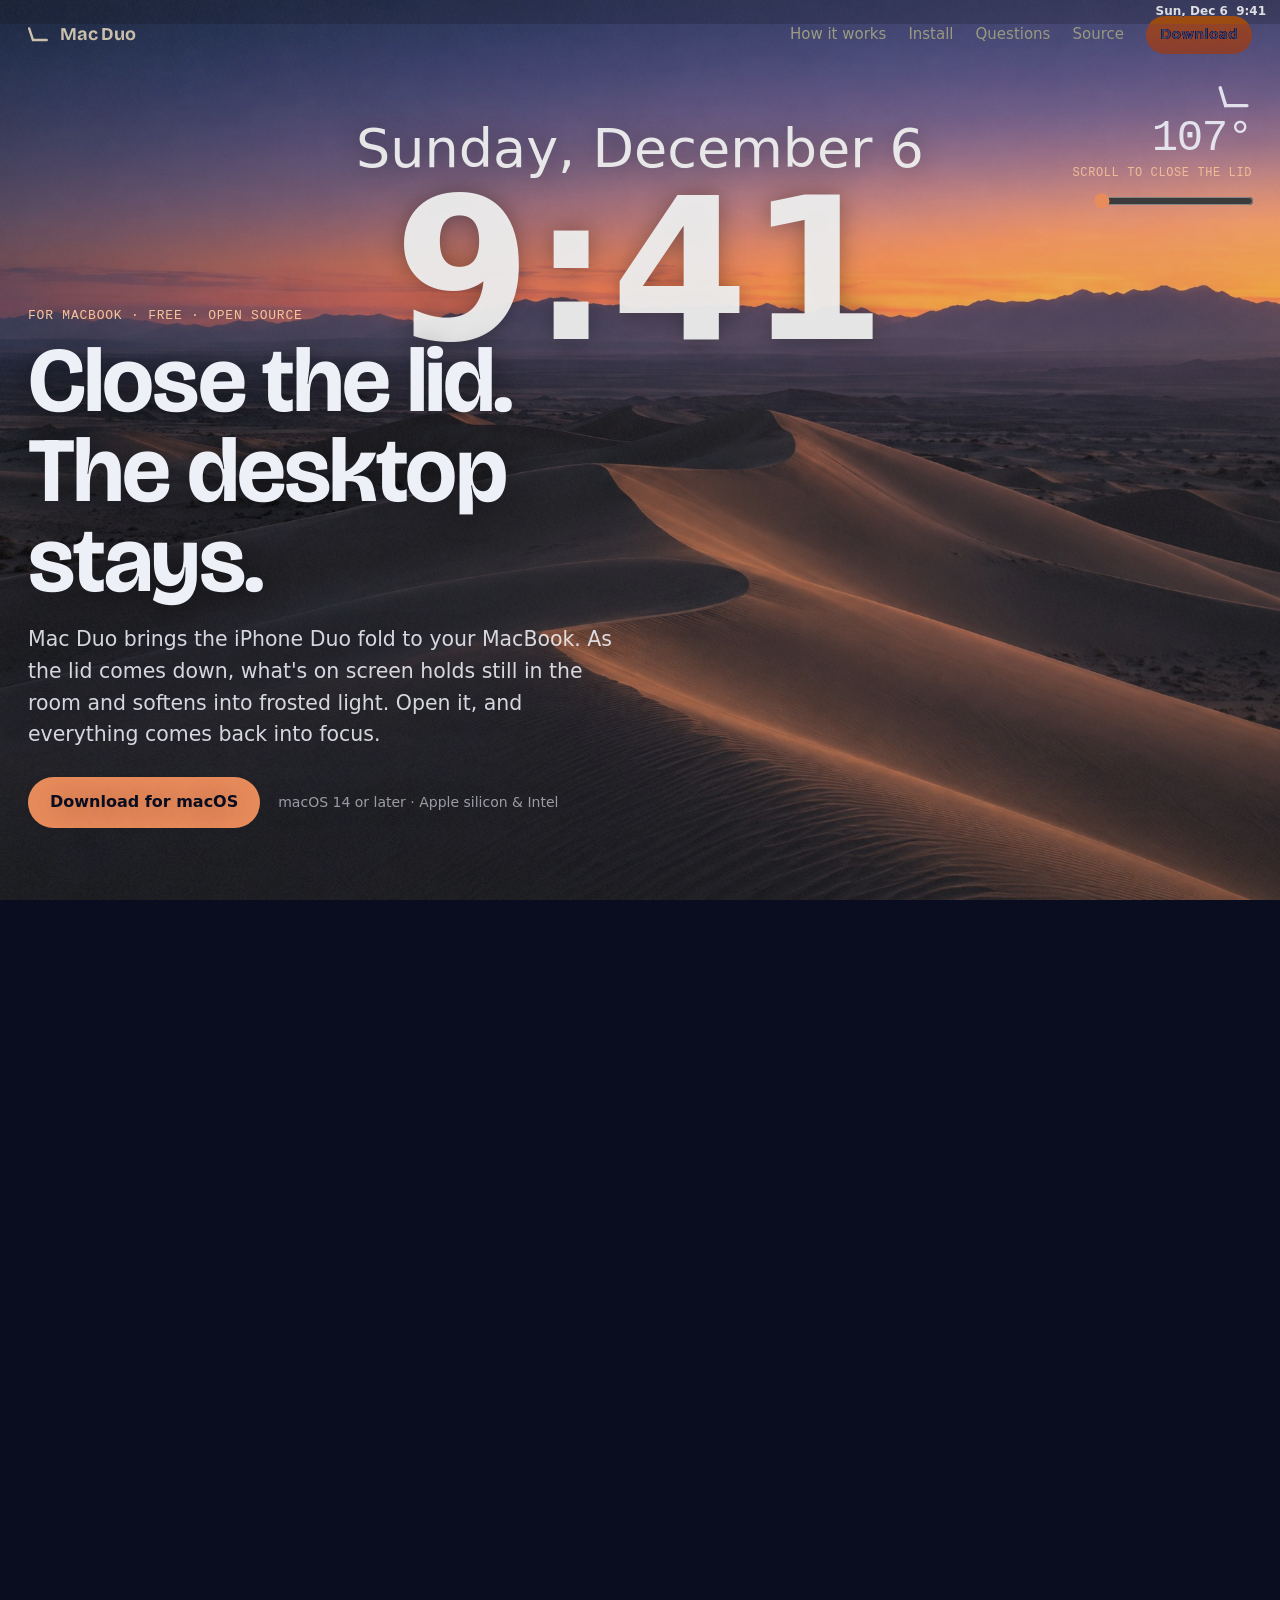
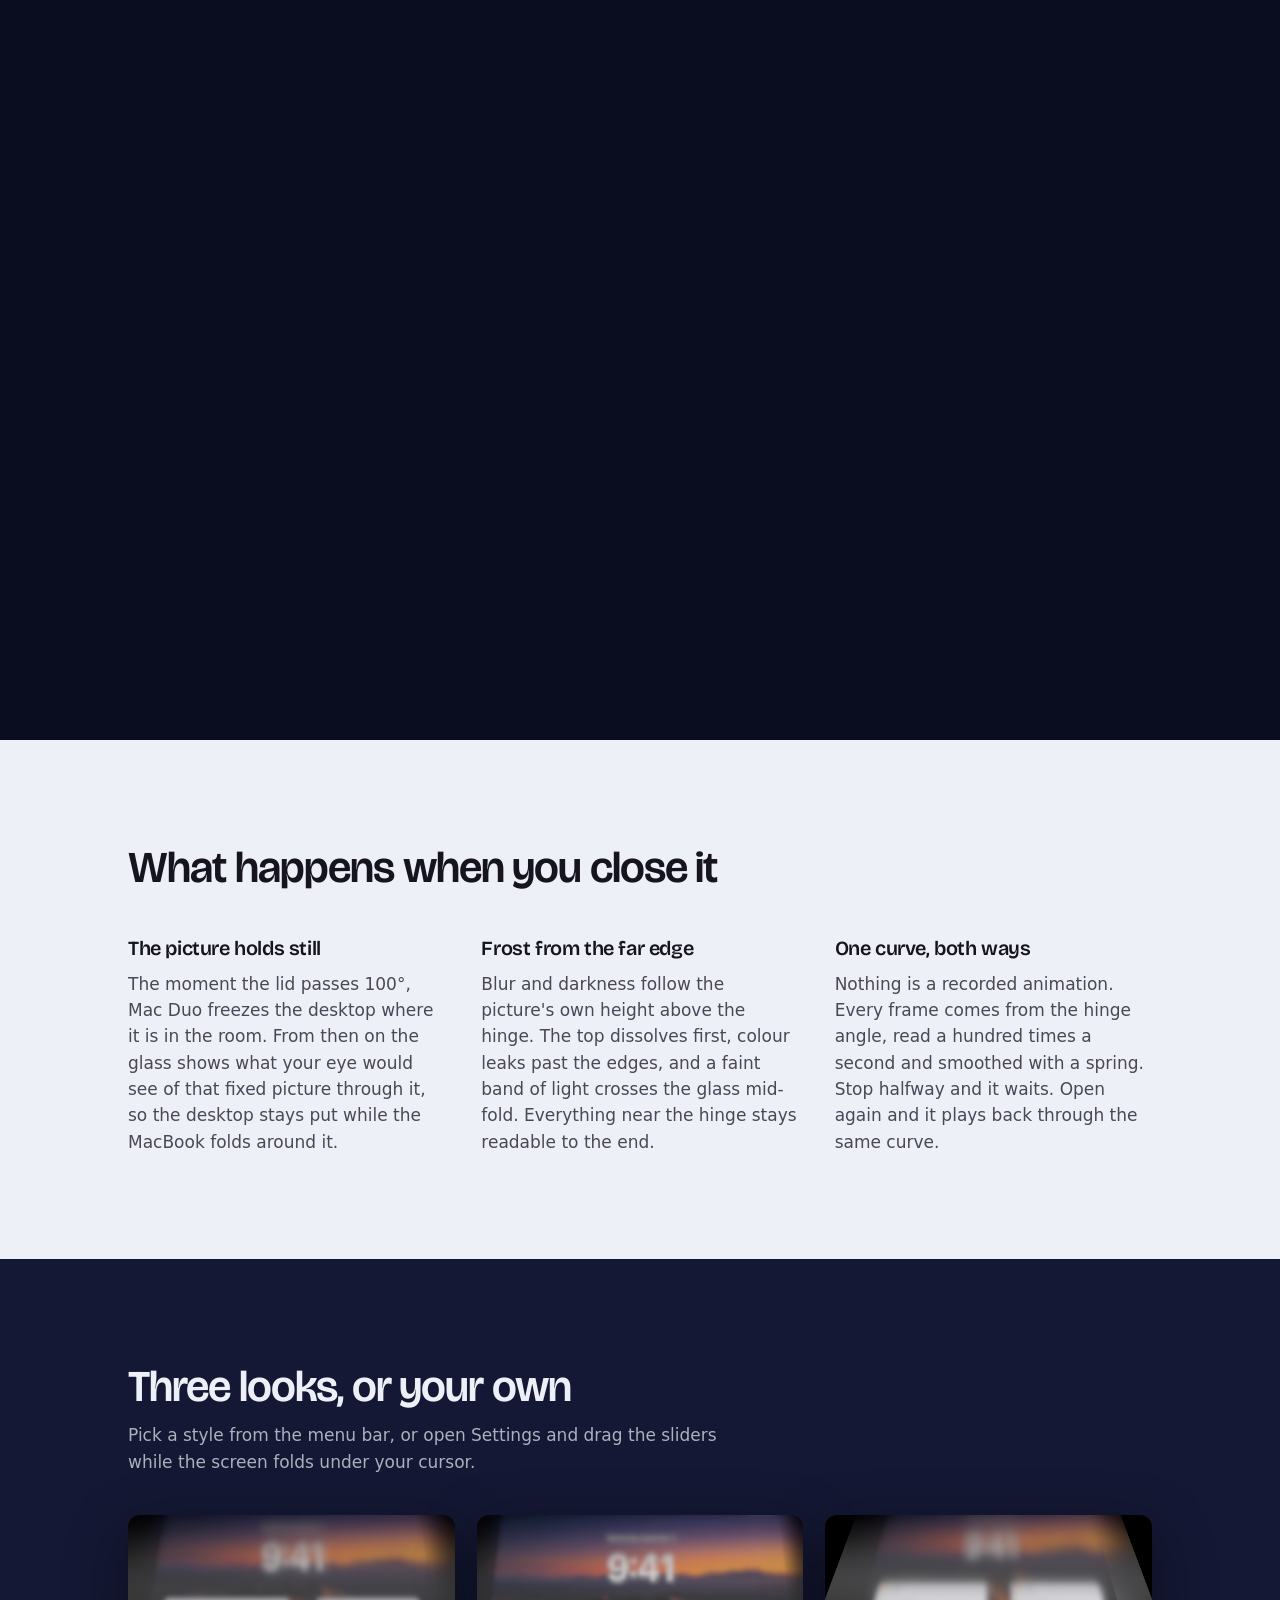
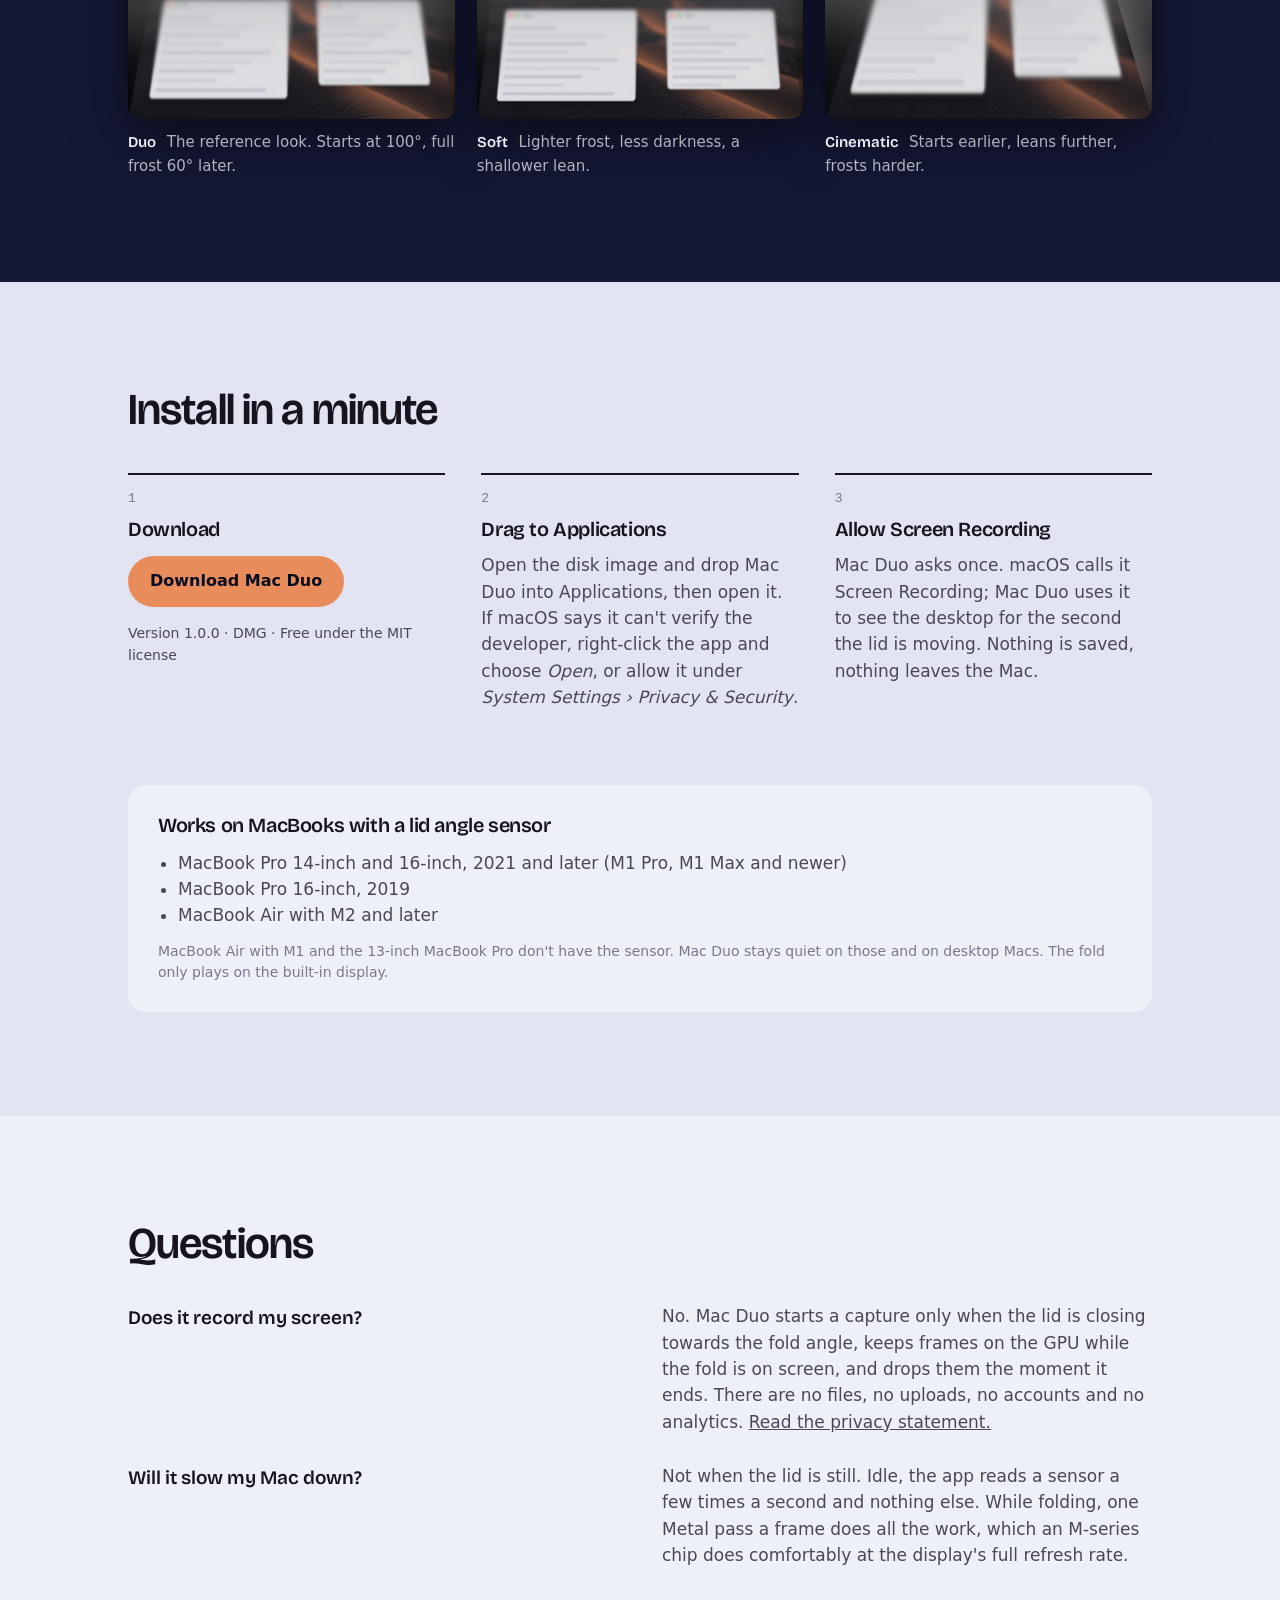
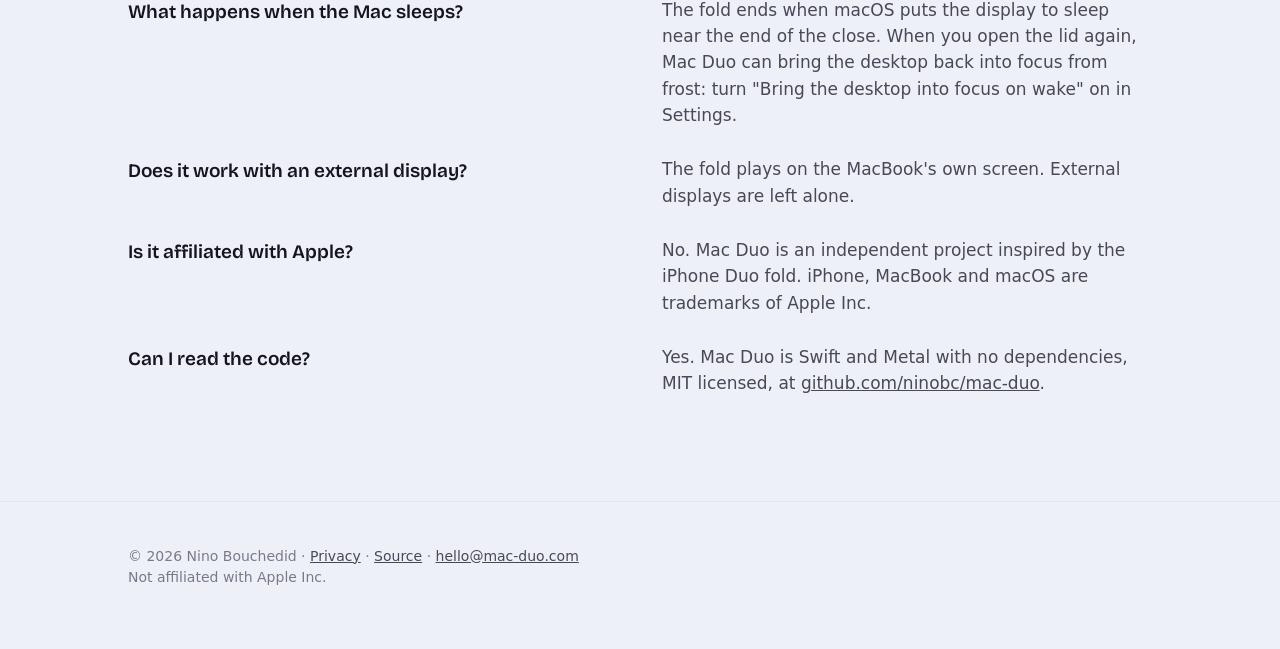
==== site/index.html @ bd538da5 "Mac Duo 1.0.0: the iPhone Duo fold for MacBook Swift package with DuoCore (geometry, curves, spring," ====
<!doctype html>
<html lang="en">
<head>
  <meta charset="utf-8">
  <meta name="viewport" content="width=device-width, initial-scale=1">
  <title>Mac Duo — Close the lid. The desktop stays.</title>
  <meta name="description" content="Mac Duo brings the iPhone Duo fold to your MacBook. As the lid comes down, what's on screen holds still in the room and softens into frosted light. Free, open source, macOS 14+.">
  <meta property="og:title" content="Mac Duo — Close the lid. The desktop stays.">
  <meta property="og:description" content="The iPhone Duo fold, on your MacBook. Free and open source.">
  <meta property="og:image" content="https://mac-duo.com/assets/og.png">
  <meta property="og:url" content="https://mac-duo.com">
  <meta property="og:type" content="website">
  <meta name="twitter:card" content="summary_large_image">
  <meta name="theme-color" content="#0A0D1F">
  <link rel="icon" href="assets/favicon.png" type="image/png">
  <link rel="apple-touch-icon" href="assets/icon-180.png">
  <link rel="preconnect" href="https://fonts.googleapis.com">
  <link rel="preconnect" href="https://fonts.gstatic.com" crossorigin>
  <link href="https://fonts.googleapis.com/css2?family=Bricolage+Grotesque:opsz,wght@12..96,300..800&display=swap" rel="stylesheet">
  <link rel="stylesheet" href="style.css">
</head>
<body>
  <a class="skip" href="#how">Skip to content</a>

  <header class="nav">
    <a class="brand" href="#top" aria-label="Mac Duo home">
      <svg class="glyph" viewBox="0 0 20 16" aria-hidden="true"><g fill="none" stroke="currentColor" stroke-width="2.2" stroke-linecap="round"><path d="M4.5 12.5h12.5"/><path class="glyph-lid" d="M4.5 12.5l-3.4-10.4"/></g></svg>
      <span>Mac Duo</span>
    </a>
    <nav>
      <a href="#how">How it works</a>
      <a href="#install">Install</a>
      <a href="#faq">Questions</a>
      <a href="https://github.com/ninobc/mac-duo" rel="noopener">Source</a>
      <a class="button small" href="#download">Download</a>
    </nav>
  </header>

  <main id="top">
    <!-- The hero is the effect itself: scroll, and the desktop below folds
         exactly as Mac Duo folds it, driven by the same maths as the app. -->
    <section class="hero" id="hero" aria-label="Live demo of the fold">
      <div class="stage">
        <canvas id="fold" aria-hidden="true"></canvas>
        <div class="hero-copy">
          <p class="eyebrow">For MacBook · Free · Open source</p>
          <h1>Close the lid.<br>The desktop stays.</h1>
          <p class="lede">Mac Duo brings the iPhone&nbsp;Duo fold to your MacBook. As the lid comes down, what's on screen holds still in the room and softens into frosted light. Open it, and everything comes back into focus.</p>
          <div class="cta">
            <a class="button" href="#download">Download for macOS</a>
            <span class="meta">macOS 14 or later · Apple silicon &amp; Intel</span>
          </div>
        </div>
        <div class="readout" aria-live="off">
          <svg class="glyph big" viewBox="0 0 20 16" aria-hidden="true"><g fill="none" stroke="currentColor" stroke-width="2" stroke-linecap="round"><path d="M4.5 12.5h12.5"/><path id="lid-line" d="M4.5 12.5l-3.4-10.4"/></g></svg>
          <span class="angle"><span id="angle">108</span>°</span>
          <span class="hint" id="hint">Scroll to close the lid</span>
        </div>
        <div class="controls">
          <label for="scrub" class="visually-hidden">Lid angle</label>
          <input id="scrub" type="range" min="0" max="1000" value="0" aria-label="Fold the lid">
        </div>
      </div>
    </section>

    <section class="how" id="how">
      <div class="wrap">
        <h2>What happens when you close it</h2>
        <div class="cols">
          <article>
            <h3>The picture holds still</h3>
            <p>The moment the lid passes 100°, Mac Duo freezes the desktop where it is in the room. From then on the glass shows what your eye would see of that fixed picture through it, so the desktop stays put while the MacBook folds around it.</p>
          </article>
          <article>
            <h3>Frost from the far edge</h3>
            <p>Blur and darkness follow the picture's own height above the hinge. The top dissolves first, colour leaks past the edges, and a faint band of light crosses the glass mid-fold. Everything near the hinge stays readable to the end.</p>
          </article>
          <article>
            <h3>One curve, both ways</h3>
            <p>Nothing is a recorded animation. Every frame comes from the hinge angle, read a hundred times a second and smoothed with a spring. Stop halfway and it waits. Open again and it plays back through the same curve.</p>
          </article>
        </div>
      </div>
    </section>

    <section class="looks" id="looks">
      <div class="wrap">
        <h2>Three looks, or your own</h2>
        <p class="sub">Pick a style from the menu bar, or open Settings and drag the sliders while the screen folds under your cursor.</p>
        <div class="cards">
          <figure>
            <img src="assets/look-duo.jpg" alt="The Duo style at mid-fold: the desktop tilted back, frosted and dim towards the top" width="1280" height="800" loading="lazy">
            <figcaption><strong>Duo</strong> The reference look. Starts at 100°, full frost 60° later.</figcaption>
          </figure>
          <figure>
            <img src="assets/look-soft.jpg" alt="The Soft style at mid-fold: a gentler blur and less darkening" width="1280" height="800" loading="lazy">
            <figcaption><strong>Soft</strong> Lighter frost, less darkness, a shallower lean.</figcaption>
          </figure>
          <figure>
            <img src="assets/look-cinematic.jpg" alt="The Cinematic style at mid-fold: a deeper lean and heavier frost" width="1280" height="800" loading="lazy">
            <figcaption><strong>Cinematic</strong> Starts earlier, leans further, frosts harder.</figcaption>
          </figure>
        </div>
      </div>
    </section>

    <section class="install" id="install">
      <div class="wrap">
        <h2 id="download">Install in a minute</h2>
        <ol class="steps">
          <li>
            <h3>Download</h3>
            <p><a class="button" id="dl" href="https://github.com/ninobc/mac-duo/releases/latest">Download Mac Duo</a></p>
            <p class="meta">Version <span id="version">1.0.0</span> · DMG · Free under the MIT license</p>
          </li>
          <li>
            <h3>Drag to Applications</h3>
            <p>Open the disk image and drop Mac Duo into Applications, then open it. If macOS says it can't verify the developer, right-click the app and choose <em>Open</em>, or allow it under <em>System Settings › Privacy &amp; Security</em>.</p>
          </li>
          <li>
            <h3>Allow Screen Recording</h3>
            <p>Mac Duo asks once. macOS calls it Screen Recording; Mac Duo uses it to see the desktop for the second the lid is moving. Nothing is saved, nothing leaves the Mac.</p>
          </li>
        </ol>
        <div class="requirements">
          <h3>Works on MacBooks with a lid angle sensor</h3>
          <ul>
            <li>MacBook Pro 14-inch and 16-inch, 2021 and later (M1 Pro, M1 Max and newer)</li>
            <li>MacBook Pro 16-inch, 2019</li>
            <li>MacBook Air with M2 and later</li>
          </ul>
          <p class="meta">MacBook Air with M1 and the 13-inch MacBook Pro don't have the sensor. Mac Duo stays quiet on those and on desktop Macs. The fold only plays on the built-in display.</p>
        </div>
      </div>
    </section>

    <section class="faq" id="faq">
      <div class="wrap">
        <h2>Questions</h2>
        <dl>
          <dt>Does it record my screen?</dt>
          <dd>No. Mac Duo starts a capture only when the lid is closing towards the fold angle, keeps frames on the GPU while the fold is on screen, and drops them the moment it ends. There are no files, no uploads, no accounts and no analytics. <a href="privacy.html">Read the privacy statement.</a></dd>
          <dt>Will it slow my Mac down?</dt>
          <dd>Not when the lid is still. Idle, the app reads a sensor a few times a second and nothing else. While folding, one Metal pass a frame does all the work, which an M-series chip does comfortably at the display's full refresh rate.</dd>
          <dt>What happens when the Mac sleeps?</dt>
          <dd>The fold ends when macOS puts the display to sleep near the end of the close. When you open the lid again, Mac Duo can bring the desktop back into focus from frost: turn "Bring the desktop into focus on wake" on in Settings.</dd>
          <dt>Does it work with an external display?</dt>
          <dd>The fold plays on the MacBook's own screen. External displays are left alone.</dd>
          <dt>Is it affiliated with Apple?</dt>
          <dd>No. Mac Duo is an independent project inspired by the iPhone Duo fold. iPhone, MacBook and macOS are trademarks of Apple Inc.</dd>
          <dt>Can I read the code?</dt>
          <dd>Yes. Mac Duo is Swift and Metal with no dependencies, MIT licensed, at <a href="https://github.com/ninobc/mac-duo" rel="noopener">github.com/ninobc/mac-duo</a>.</dd>
        </dl>
      </div>
    </section>
  </main>

  <footer>
    <div class="wrap">
      <p>© 2026 Nino Bouchedid · <a href="privacy.html">Privacy</a> · <a href="https://github.com/ninobc/mac-duo" rel="noopener">Source</a> · <a href="mailto:hello@mac-duo.com">hello@mac-duo.com</a></p>
      <p class="meta">Not affiliated with Apple Inc.</p>
    </div>
  </footer>

  <script src="fold.js" defer></script>
</body>
</html>
---- site/style.css ----
/* Mac Duo — mac-duo.com
   Palette from the app icon: night indigo above, ember at the hinge. */
:root {
  --night: #0A0D1F;
  --night-2: #141834;
  --dusk: #2B1E3D;
  --ember: #E98C5C;
  --ember-deep: #C9663A;
  --peach: #F6C39A;
  --frost: #EEF0F8;
  --frost-2: #E2E5F1;
  --ink: #16141F;
  --ink-2: #4A4757;
  --ink-3: #7B788A;
  --glass: #C7D0FF;
  --display: "Bricolage Grotesque", "SF Pro Display", -apple-system, system-ui, sans-serif;
  --body: -apple-system, BlinkMacSystemFont, "SF Pro Text", "Helvetica Neue", system-ui, sans-serif;
  --mono: ui-monospace, "SF Mono", Menlo, monospace;
  --radius: 18px;
  --max: 1080px;
}
* { box-sizing: border-box; }
html { scroll-behavior: smooth; }
@media (prefers-reduced-motion: reduce) { html { scroll-behavior: auto; } }
body {
  margin: 0;
  font-family: var(--body);
  font-size: 17px;
  line-height: 1.55;
  color: var(--ink);
  background: var(--frost);
  -webkit-font-smoothing: antialiased;
}
body.page { background: var(--frost); }
a { color: inherit; }
h1, h2, h3 { font-family: var(--display); font-weight: 600; letter-spacing: -0.02em; margin: 0; }
h2 { font-size: clamp(30px, 4.2vw, 44px); line-height: 1.08; font-variation-settings: "opsz" 96; }
h3 { font-size: 20px; line-height: 1.25; font-variation-settings: "opsz" 24; }
p { margin: 0; }
.wrap { max-width: var(--max); margin: 0 auto; padding: 0 28px; }
.meta { color: var(--ink-3); font-size: 14px; }
.visually-hidden { position: absolute; width: 1px; height: 1px; overflow: hidden; clip: rect(0 0 0 0); }
.skip { position: absolute; left: -999px; top: 8px; background: var(--ember); color: var(--night); padding: 8px 12px; border-radius: 8px; z-index: 50; }
.skip:focus { left: 8px; }

/* Nav */
.nav {
  position: fixed; inset: 0 0 auto 0; z-index: 20;
  display: flex; align-items: center; justify-content: space-between;
  padding: 16px 28px;
  color: var(--frost);
  mix-blend-mode: difference;
}
.nav nav { display: flex; gap: 22px; align-items: center; font-size: 15px; }
.nav nav a { text-decoration: none; opacity: 0.85; }
.nav nav a:hover { opacity: 1; }
.brand { display: inline-flex; align-items: center; gap: 10px; text-decoration: none; font-family: var(--display); font-weight: 700; font-size: 18px; letter-spacing: -0.01em; }
.glyph { width: 22px; height: 18px; }
.glyph.big { width: 34px; height: 28px; }
body.page .nav { position: static; color: var(--ink); mix-blend-mode: normal; }

/* Buttons */
.button {
  display: inline-block; text-decoration: none; font-weight: 600; font-size: 16px;
  padding: 13px 22px; border-radius: 999px;
  background: var(--ember); color: var(--night);
  transition: transform 160ms ease, background 160ms ease;
}
.button:hover { background: var(--peach); transform: translateY(-1px); }
.button:focus-visible, a:focus-visible, input:focus-visible { outline: 3px solid var(--ember); outline-offset: 3px; }
.button.small { padding: 8px 14px; font-size: 14px; }

/* Hero: the demo. The section is tall so the fold can be driven by scroll
   while the stage stays pinned. */
.hero { height: 260vh; background: var(--night); color: var(--frost); }
.stage { position: sticky; top: 0; height: 100vh; overflow: hidden; }
#fold { position: absolute; inset: 0; width: 100%; height: 100%; display: block; }
.hero-copy {
  position: absolute; left: 0; right: 0; bottom: 0;
  padding: 0 28px 72px;
  max-width: 760px;
  text-shadow: 0 2px 30px rgba(0,0,0,0.45);
}
.hero-copy h1 {
  font-size: clamp(44px, 7.4vw, 92px);
  line-height: 0.98;
  font-weight: 700;
  font-variation-settings: "opsz" 96, "wght" 700;
  margin: 10px 0 18px;
}
.eyebrow { font-family: var(--mono); font-size: 13px; letter-spacing: 0.06em; text-transform: uppercase; color: var(--peach); }
.lede { font-size: clamp(17px, 1.6vw, 21px); max-width: 600px; color: rgba(238,240,248,0.88); }
.cta { display: flex; align-items: center; gap: 18px; flex-wrap: wrap; margin-top: 26px; }
.cta .meta { color: rgba(238,240,248,0.6); }
.readout {
  position: absolute; right: 28px; top: 84px;
  display: flex; flex-direction: column; align-items: flex-end; gap: 4px;
  font-family: var(--mono); color: var(--frost);
  opacity: 0.9;
}
.readout .angle { font-size: 44px; font-weight: 500; letter-spacing: -0.03em; line-height: 1; font-variant-numeric: tabular-nums; }
.readout .hint { font-size: 12px; letter-spacing: 0.05em; text-transform: uppercase; color: var(--peach); }
.controls { position: absolute; right: 28px; top: 190px; width: 160px; }
.controls input[type=range] { width: 100%; accent-color: var(--ember); }
@media (max-width: 720px) {
  .nav nav a:not(.button) { display: none; }
  .hero { height: 220vh; }
  .hero-copy { padding-bottom: 48px; }
  .readout { top: 72px; }
  .readout .angle { font-size: 32px; }
  .controls { top: 150px; width: 120px; }
}

/* Sections */
section:not(.hero) { padding: 104px 0; }
.how { background: var(--frost); }
.cols { display: grid; grid-template-columns: repeat(3, 1fr); gap: 36px; margin-top: 44px; }
.cols article h3 { margin-bottom: 10px; }
.cols article p { color: var(--ink-2); }
.looks { background: var(--night-2); color: var(--frost); }
.looks .sub { color: rgba(238,240,248,0.7); margin-top: 12px; max-width: 620px; }
.cards { display: grid; grid-template-columns: repeat(3, 1fr); gap: 22px; margin-top: 40px; }
.cards figure { margin: 0; }
.cards img { width: 100%; height: auto; border-radius: 12px; display: block; background: #000; box-shadow: 0 20px 60px rgba(0,0,0,0.45); }
.cards figcaption { margin-top: 12px; font-size: 15px; color: rgba(238,240,248,0.72); }
.cards figcaption strong { color: var(--frost); font-family: var(--display); font-weight: 600; margin-right: 6px; }
.install { background: var(--frost-2); }
.steps { list-style: none; padding: 0; margin: 40px 0 0; display: grid; grid-template-columns: repeat(3, 1fr); gap: 36px; counter-reset: step; }
.steps li { position: relative; padding-top: 14px; border-top: 2px solid var(--ink); }
.steps li::before { counter-increment: step; content: counter(step); font-family: var(--mono); font-size: 13px; color: var(--ink-3); display: block; margin-bottom: 8px; }
.steps h3 { margin-bottom: 10px; }
.steps p { color: var(--ink-2); margin-bottom: 10px; }
.steps .button { margin: 4px 0 6px; }
.requirements { margin-top: 64px; padding: 28px 30px; border-radius: var(--radius); background: var(--frost); }
.requirements ul { margin: 12px 0; padding-left: 20px; color: var(--ink-2); }
.faq dl { margin: 36px 0 0; display: grid; grid-template-columns: 1fr 1fr; gap: 28px 44px; }
.faq dt { font-family: var(--display); font-weight: 600; font-size: 19px; margin-bottom: 6px; }
.faq dd { margin: 0; color: var(--ink-2); }
footer { padding: 44px 0 60px; border-top: 1px solid var(--frost-2); color: var(--ink-3); font-size: 14px; }
footer a { color: var(--ink-2); }
.prose { padding: 40px 28px 80px; max-width: 720px; }
.prose h1 { font-size: 44px; margin-bottom: 8px; }
.prose h2 { font-size: 24px; margin: 36px 0 10px; }
.prose p { margin: 12px 0; color: var(--ink-2); }
.prose code { font-family: var(--mono); font-size: 0.92em; }
@media (max-width: 860px) {
  .cols, .cards, .steps, .faq dl { grid-template-columns: 1fr; }
  section:not(.hero) { padding: 72px 0; }
}
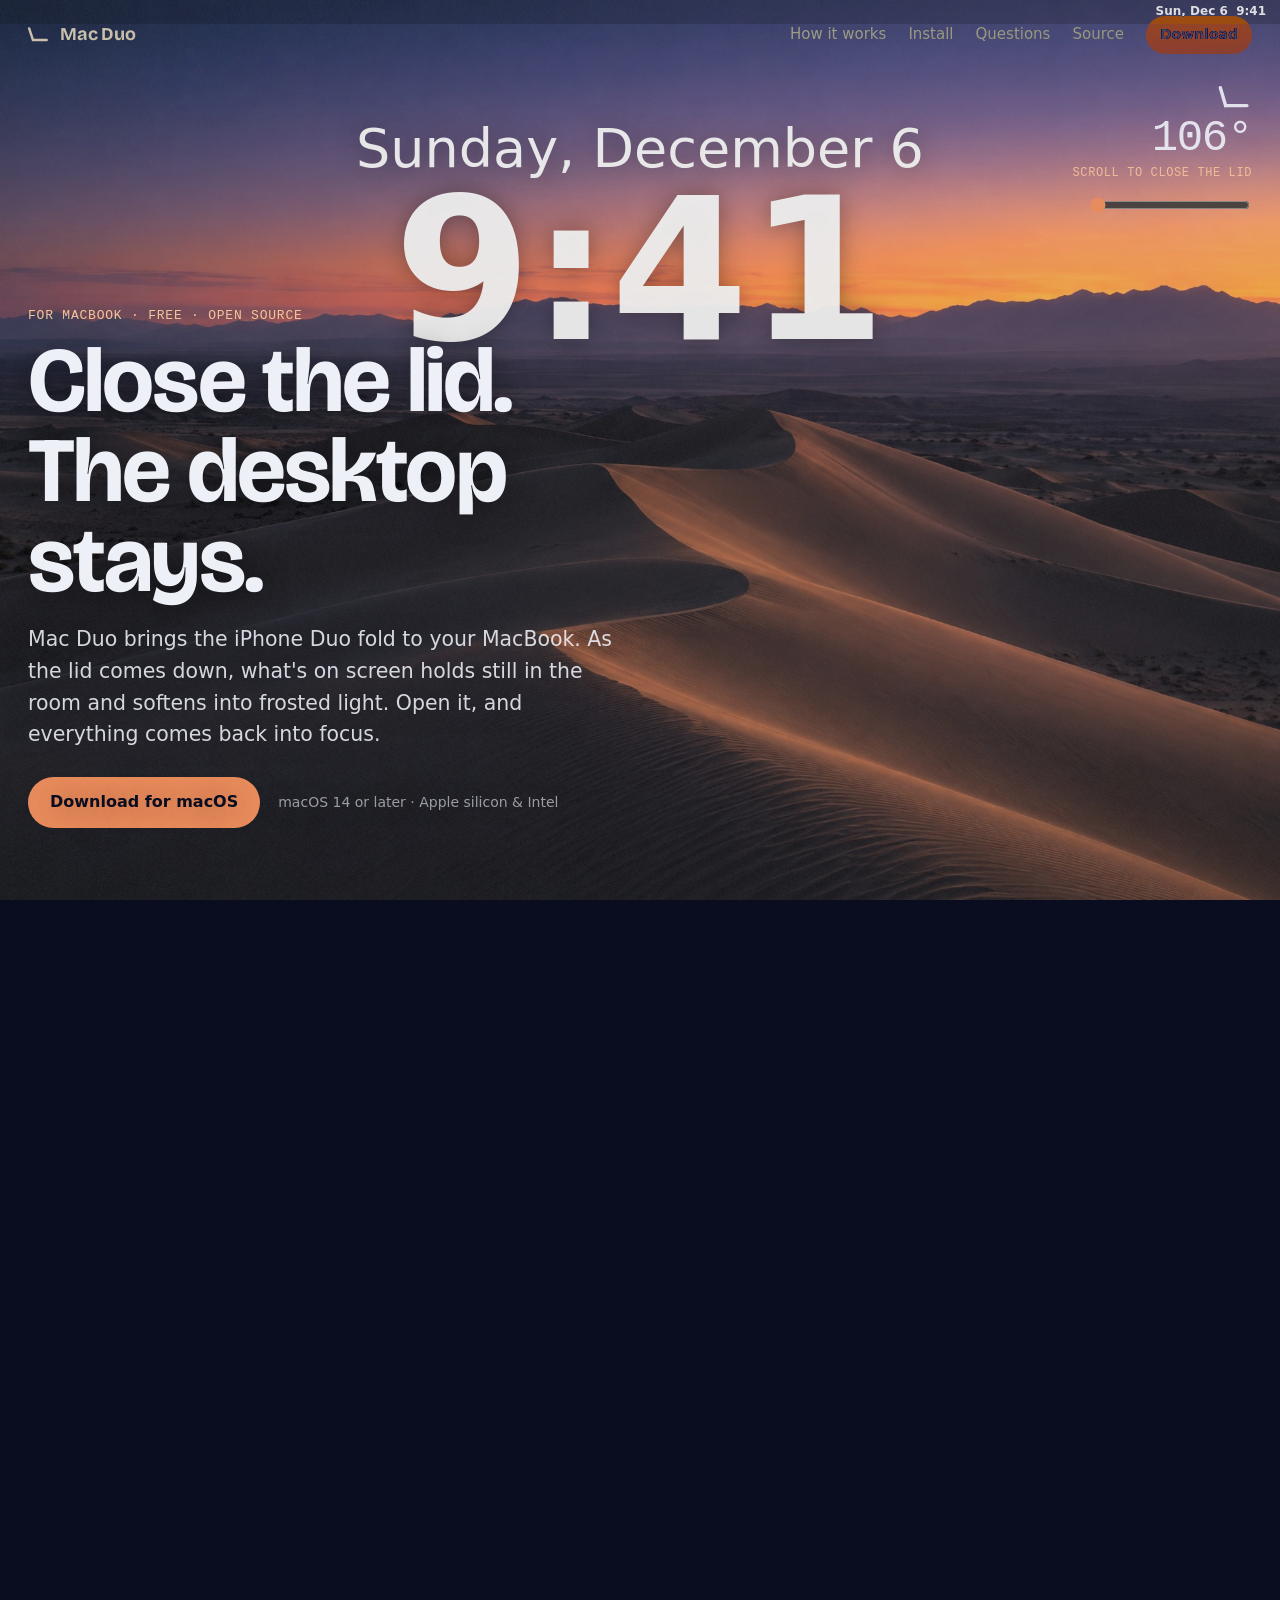
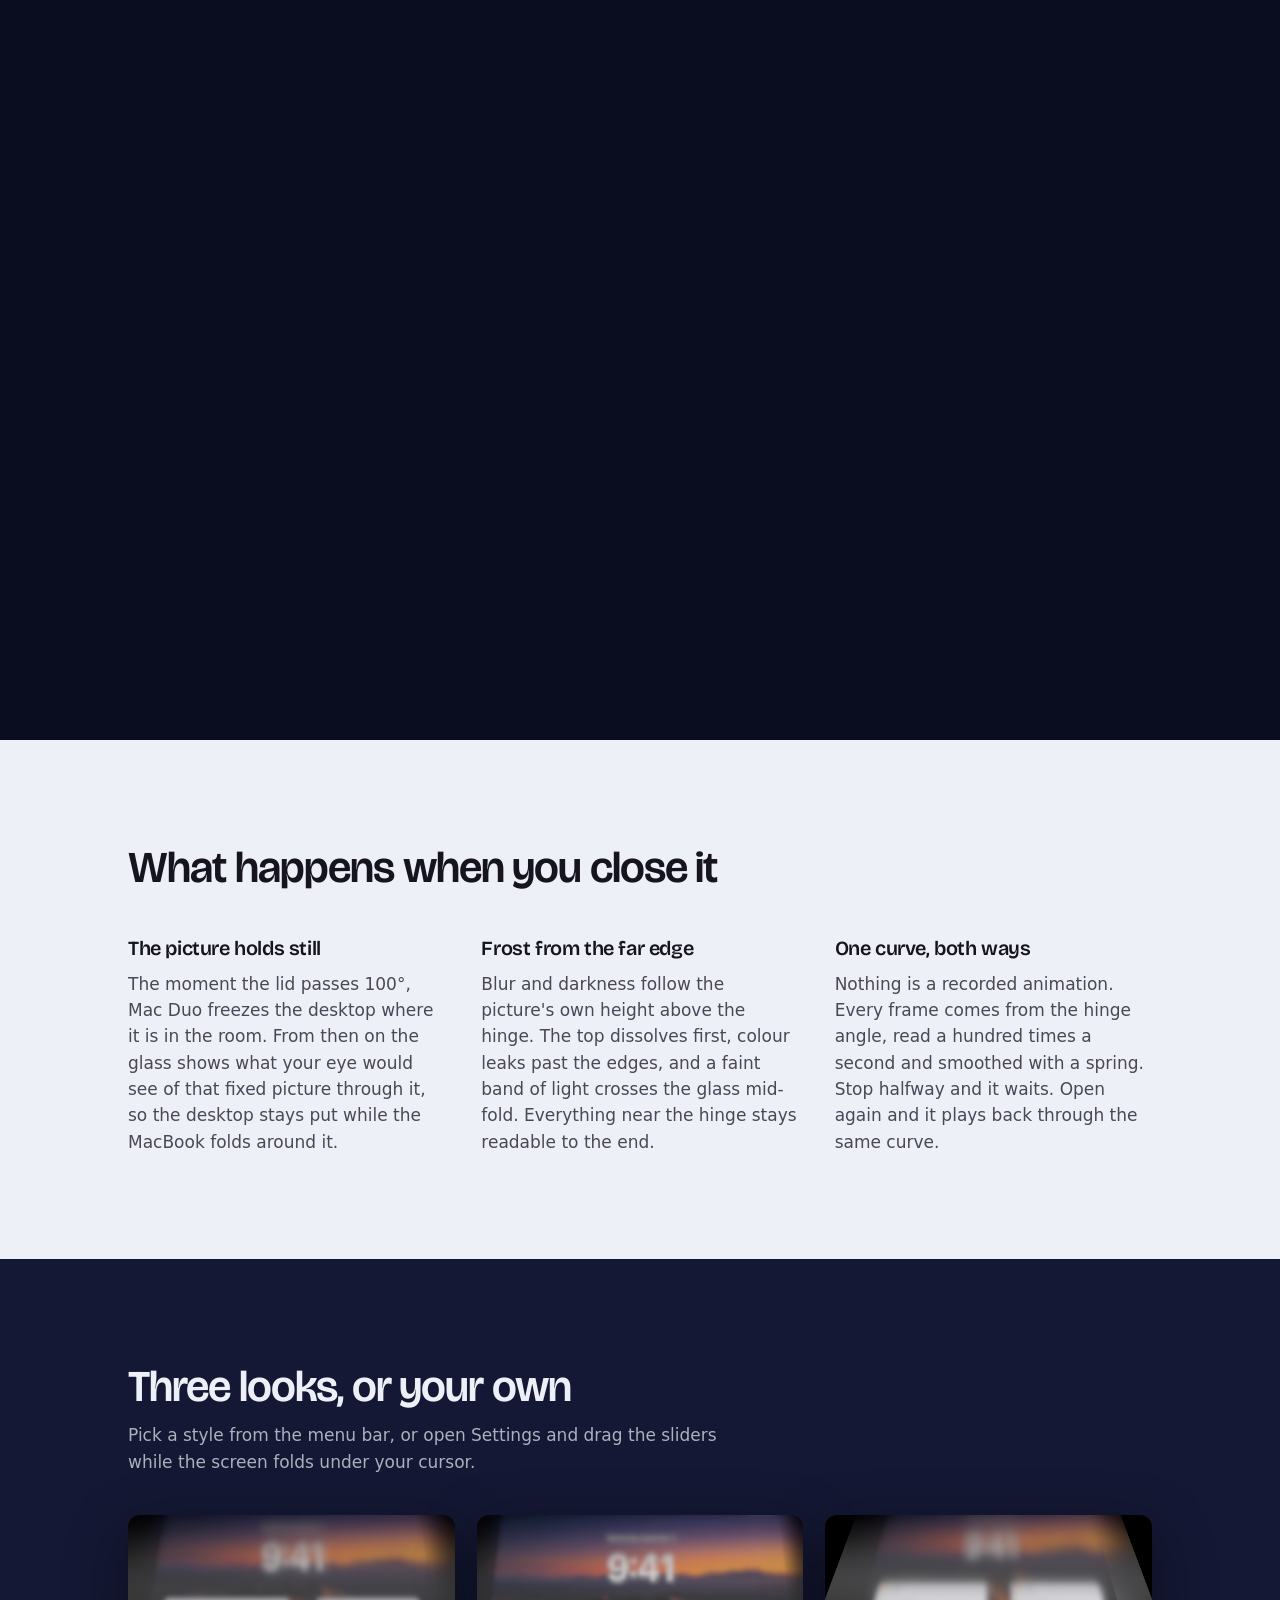
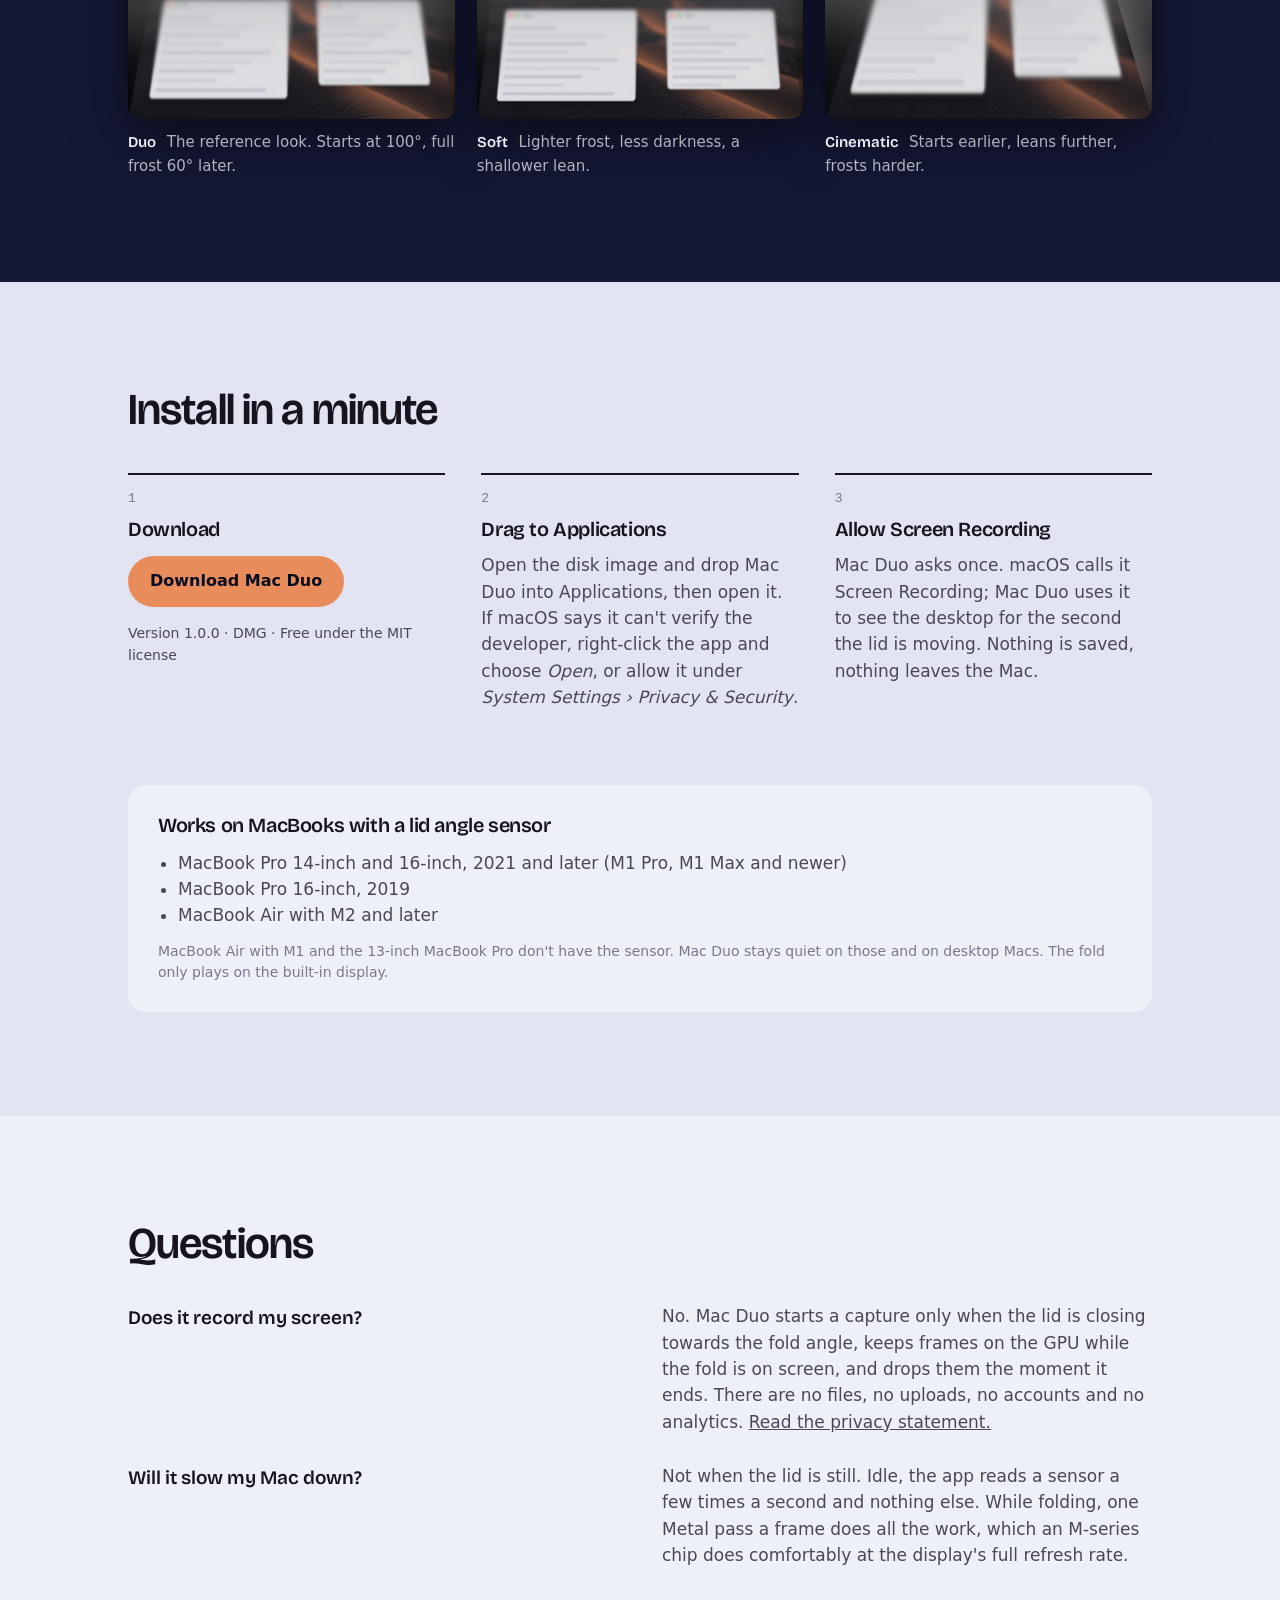
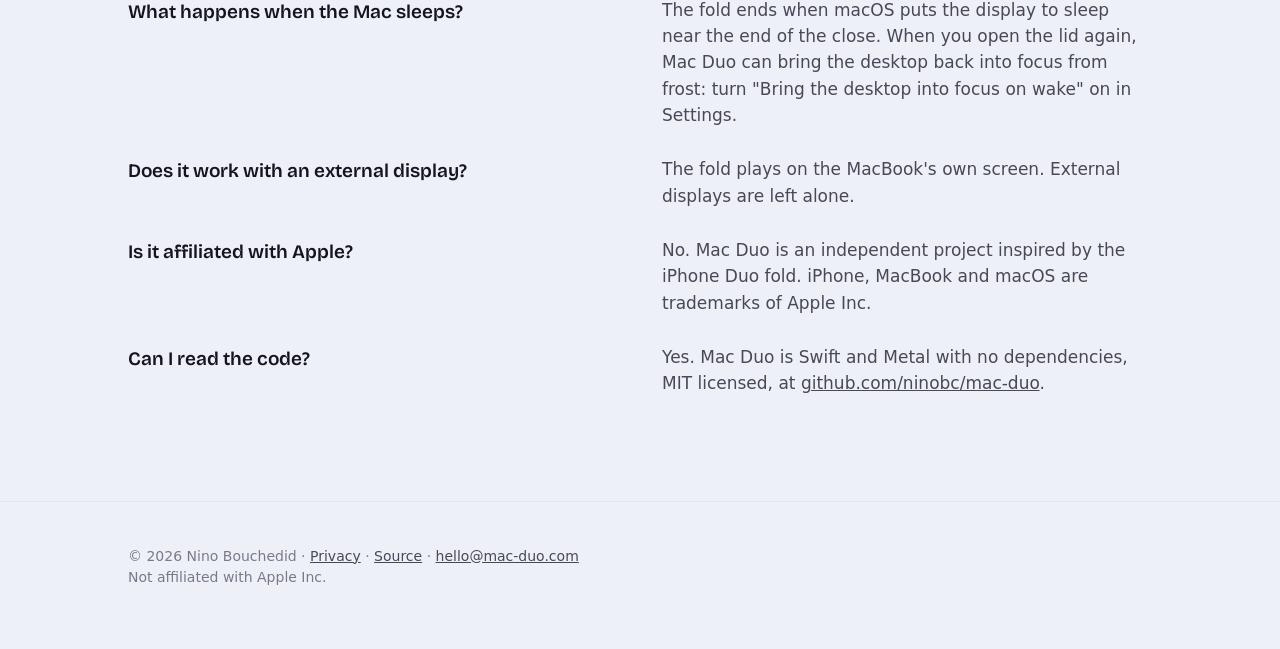
==== commit 6423fcbb: "Site: readout layout on small screens, clock scales with width; deploy doc; DMG Co-Authored-By: Clau" ====
--- a/site/index.html
+++ b/site/index.html
@@ -55,8 +55,6 @@
           <svg class="glyph big" viewBox="0 0 20 16" aria-hidden="true"><g fill="none" stroke="currentColor" stroke-width="2" stroke-linecap="round"><path d="M4.5 12.5h12.5"/><path id="lid-line" d="M4.5 12.5l-3.4-10.4"/></g></svg>
           <span class="angle"><span id="angle">108</span>°</span>
           <span class="hint" id="hint">Scroll to close the lid</span>
-        </div>
-        <div class="controls">
           <label for="scrub" class="visually-hidden">Lid angle</label>
           <input id="scrub" type="range" min="0" max="1000" value="0" aria-label="Fold the lid">
         </div>
--- a/site/style.css
+++ b/site/style.css
@@ -100,15 +100,14 @@
 }
 .readout .angle { font-size: 44px; font-weight: 500; letter-spacing: -0.03em; line-height: 1; font-variant-numeric: tabular-nums; }
 .readout .hint { font-size: 12px; letter-spacing: 0.05em; text-transform: uppercase; color: var(--peach); }
-.controls { position: absolute; right: 28px; top: 190px; width: 160px; }
-.controls input[type=range] { width: 100%; accent-color: var(--ember); }
+.readout input[type=range] { width: 160px; margin-top: 10px; accent-color: var(--ember); }
 @media (max-width: 720px) {
   .nav nav a:not(.button) { display: none; }
   .hero { height: 220vh; }
   .hero-copy { padding-bottom: 48px; }
   .readout { top: 72px; }
   .readout .angle { font-size: 32px; }
-  .controls { top: 150px; width: 120px; }
+  .readout input[type=range] { width: 120px; }
 }
 
 /* Sections */
